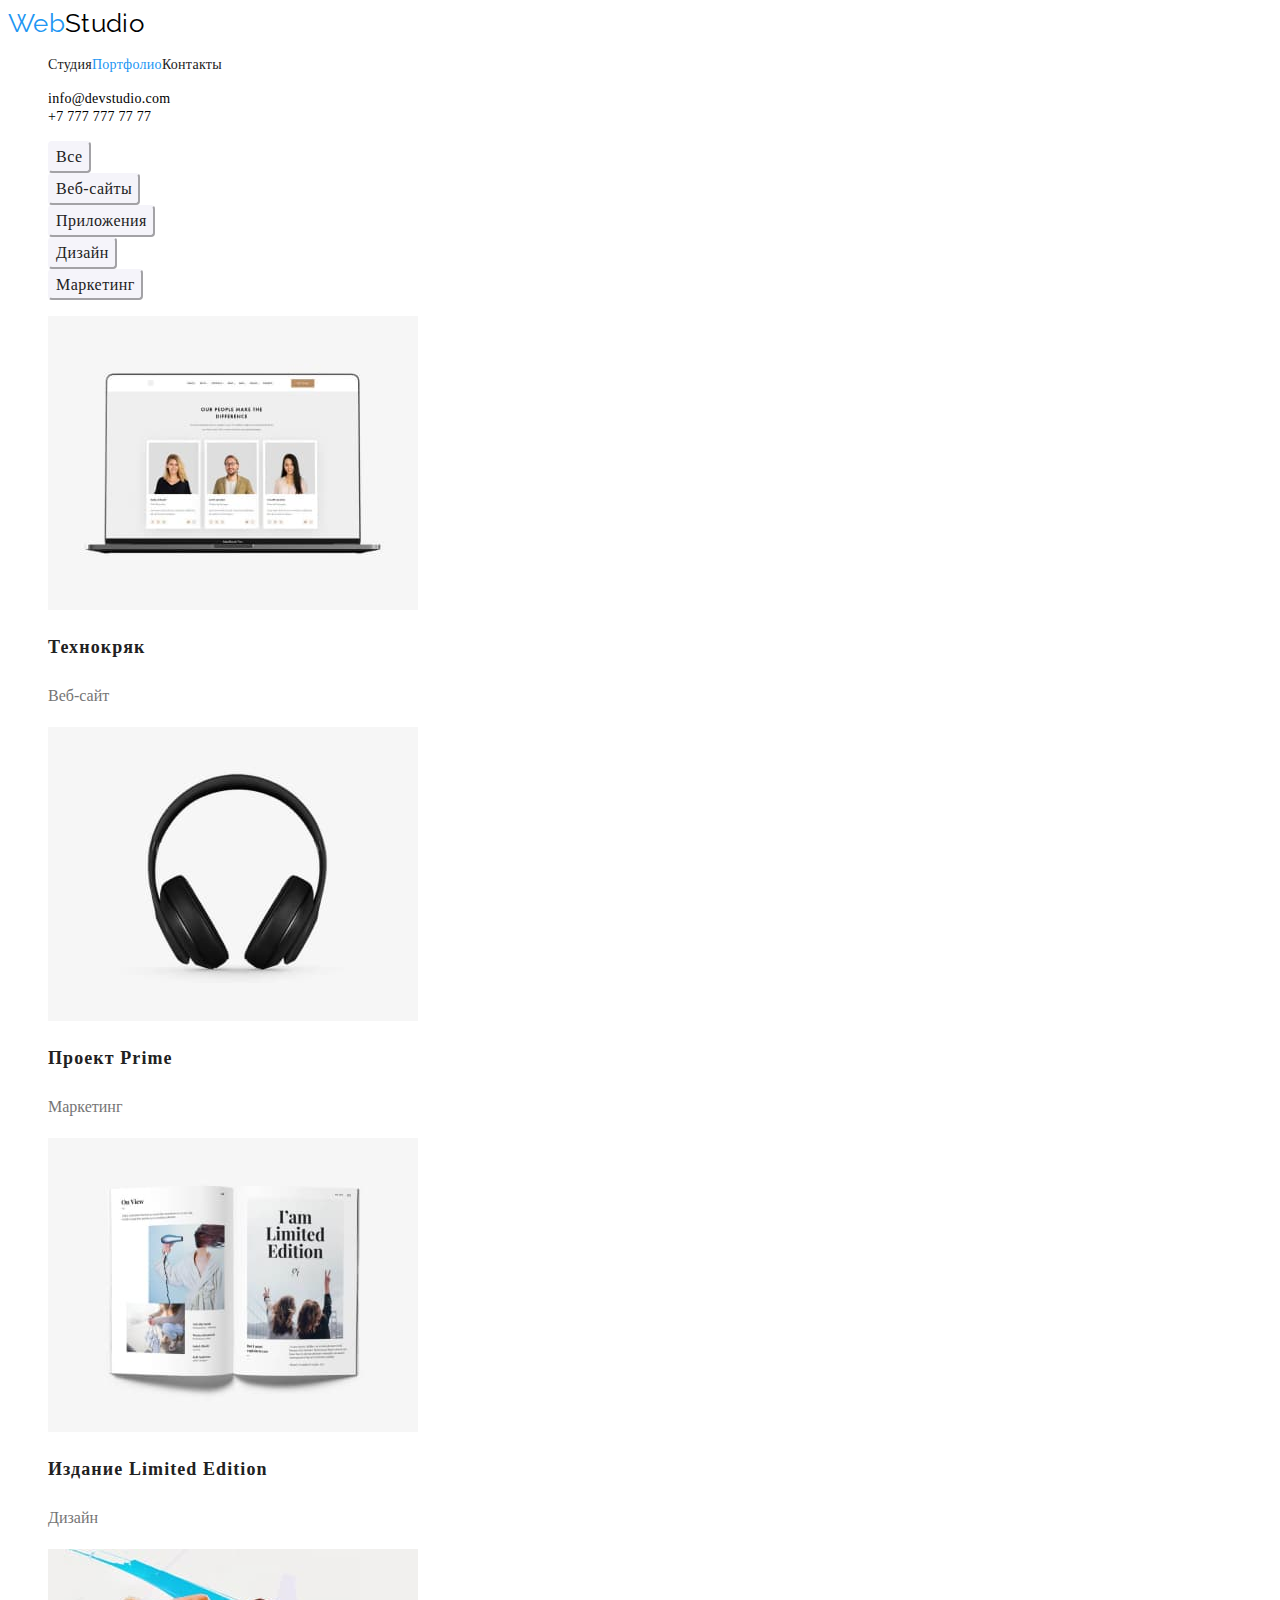
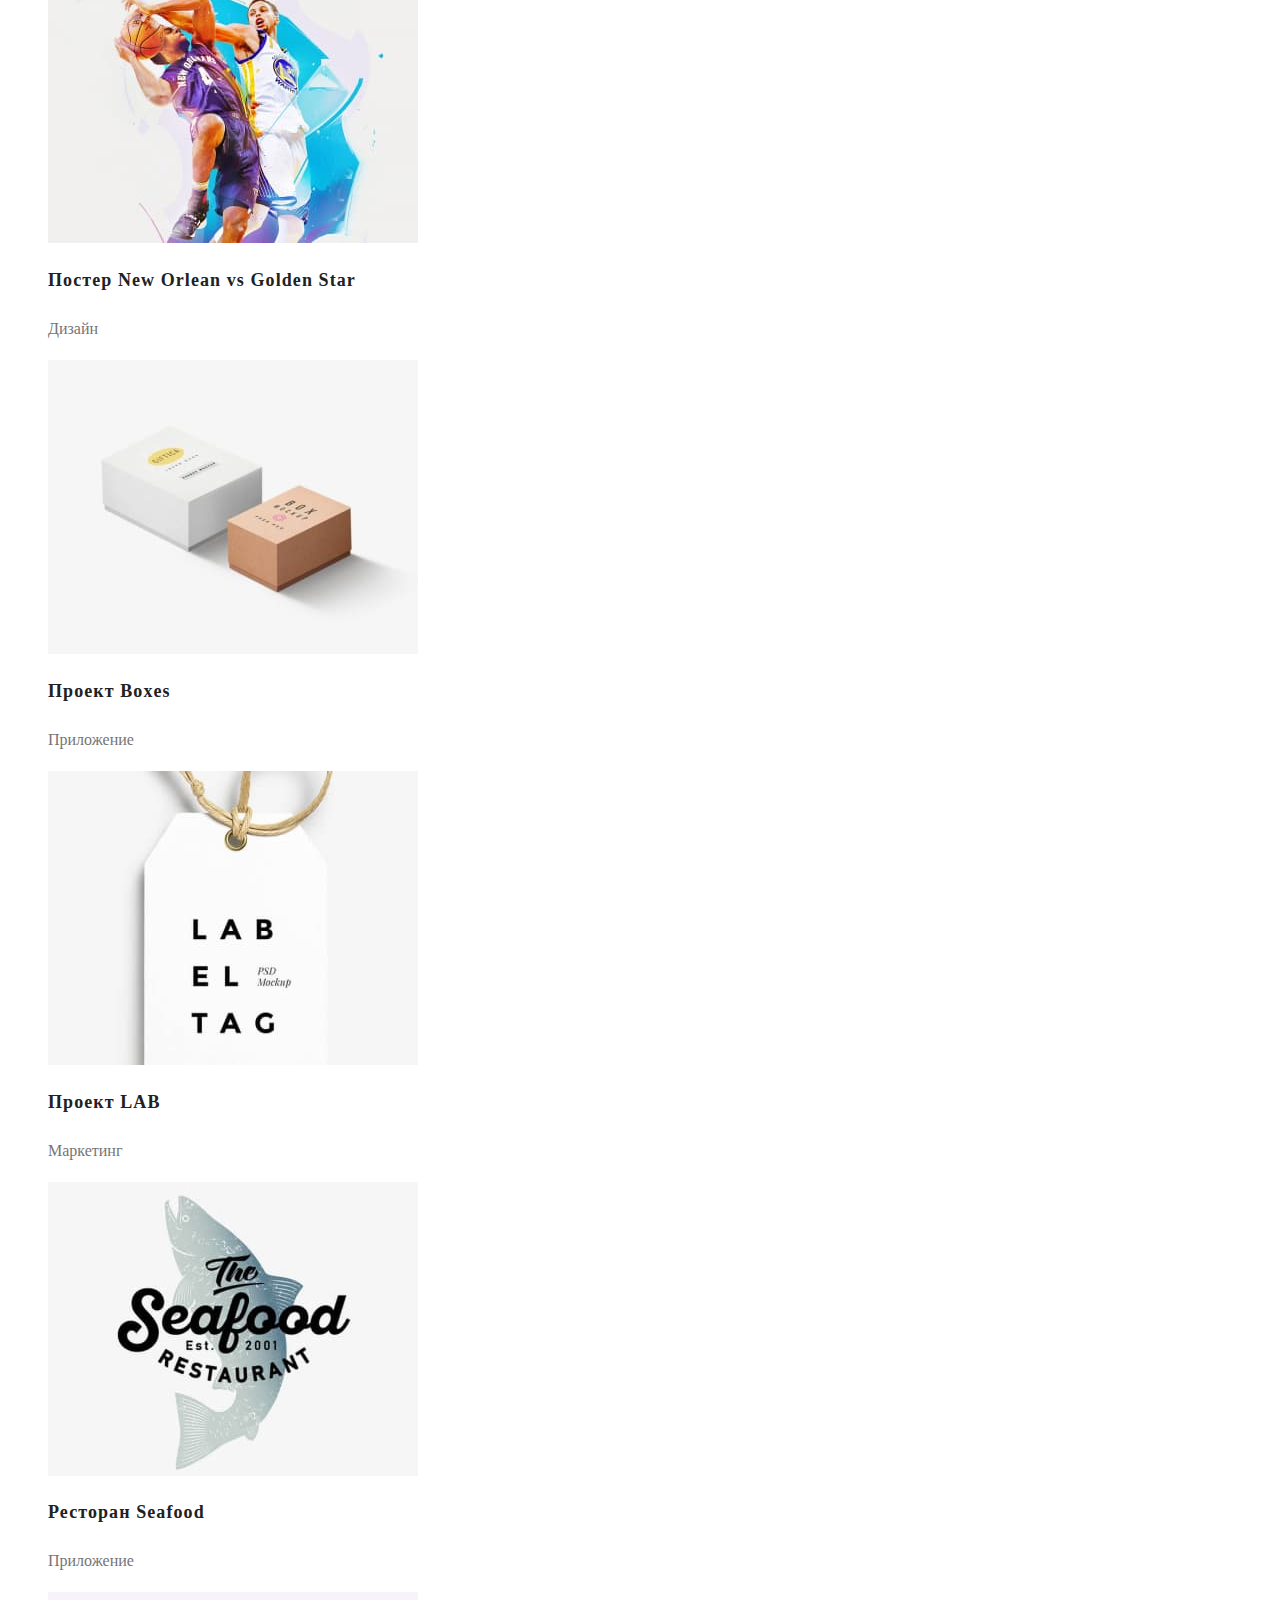
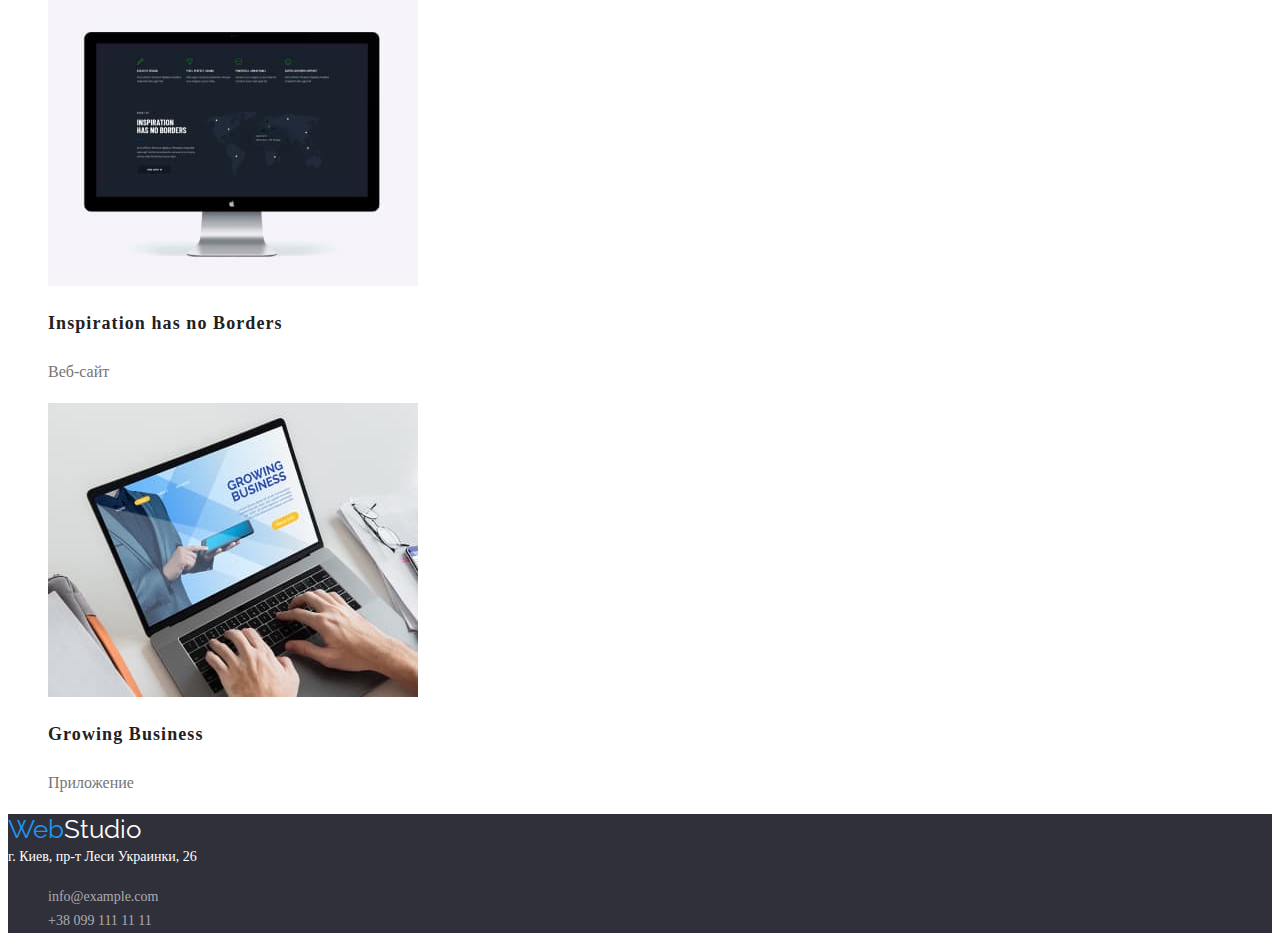
==== portfolio.html @ e5ae4738 "hw3 v1" ====
<!DOCTYPE html>
<html lang="ru">
<head>
    <meta charset="UTF-8">
    <meta http-equiv="X-UA-Compatible" content="IE=edge">
    <meta name="viewport" content="width=, initial-scale=1.0">
    <title>Document</title>
    <link rel="preconnect" href="https://fonts.gstatic.com">
    <link rel="preconnect" href="https://fonts.gstatic.com">
    <link href="https://fonts.googleapis.com/css2?family=Raleway:wght@700&family=Roboto:wght@400;500;700;900&display=swap" rel="stylesheet">
    <link rel="stylesheet" href="./css/styles.css"/>
</head>
<body class="page">
    <!-- Шапка страницы -->
   <header class="page-header">
<nav>
<!-- Навигация на другие страницы -->
<a lang="en" href="/" class="logo"><span class="colortext">Web</span>Studio</a>   
<ul class="site-nav">
    <li><a target="_blank" href="./index.html" class="link">Студия</a></li>
    <li><a target="_blank" href="./portfolio.html" class="link current">Портфолио</a></li>
    <li><a target="_blank" href="" class="link">Контакты</a></li>
</ul> 
</nav>
<!-- contacts section -->
    <ul>
        <li><a class="contacts-section-link header" target="_blank" href="mailto:info@devstudio.com">info@devstudio.com</a></li>
        <li><a class="contacts-section-link-tel header" target="_blank" href="tel:+77777777777" >+7 777 777 77 77 </a></li>
    </ul> 
   </header>

<main>
    <ul>
<li class="button-hover"><button type="button" class="button portfolio">Все</button></li>
<li class="button-hover"><button type="button" class="button portfolio">Веб-сайты</button></li>
<li class="button-hover"><button type="button" class="button portfolio">Приложения</button></li>
<li class="button-hover"><button type="button" class="button portfolio">Дизайн</button></li>
<li class="button-hover"><button type="button" class="button portfolio">Маркетинг</button></li>
    </ul>
<!-- Карточки -->
    <section class="portfolio-cards">
<ul>  
<li>
    <a target="_blank" href="">
<img src="./images/imgpf1.jpg" alt="Пример сайта на мониторе" width="370">
<h2 class="card-name">Технокряк</h2>
<p class="card-description">Веб-сайт</p>
    </a>
</li>
<li>
    <a target="_blank" href="">
<img src="./images/imgpf2.jpg" alt="Наушники" width="370">
<h2 class="card-name">Проект Prime</h2>
<p class="card-description">Маркетинг</p>
    </a>
</li>
<li>
    <a target="_blank" href="">
<img src="./images/imgpf3.jpg" alt="Разворот журнала" width="370">
<h2 class="card-name">Издание Limited Edition</h2>
<p class="card-description">Дизайн</p>
    </a>
</li>
<li>
    <a target="_blank" href="">
<img src="./images/imgpf4.jpg" alt="Баскетболист в борьбе с противником бросает мяч" width="370">
<h2 class="card-name">Постер New Orlean vs Golden Star</h2>
<p class="card-description">Дизайн</p>
    </a>
</li>
<li>
    <a target="_blank" href="">
<img src="./images/imgpf5.jpg" alt="Две картонные коробочки" width="370">
<h2 class="card-name">Проект Boxes</h2>
<p class="card-description">Приложение</p>
    </a>
</li>
<li>
    <a target="_blank" href="">
<img src="./images/imgpf6.jpg" alt="Этикетка на веревочке" width="370">
<h2 class="card-name">Проект LAB</h2>
<p class="card-description">Маркетинг</p>
    </a>
</li>
<li>
    <a target="_blank" href="">
<img src="./images/imgpf7.jpg" alt="Логотип ресторана с рыбой на фоне" width="370">
<h2 class="card-name">Ресторан Seafood</h2>
<p class="card-description">Приложение</p>
    </a>
</li>
<li>
    <a target="_blank" href="">
<img src="./images/imgpf8.jpg" alt="Изображение сайта с картой на мониторе" width="370">
<h2 class="card-name">Inspiration has no Borders</h2>
<p class="card-description">Веб-сайт</p>
    </a>
</li>
<li>
    <a target="_blank" href="">
<img src="./images/imgpf9.jpg" alt="Изображение мужчина со смартфоном в руке на мониторе ноутбука" width="370">
<h2 class="card-name">Growing Business</h2>
<p class="card-description">Приложение</p>
    </a>
</li>
</ul>
    </section>
</main>  
  <!-- Футер -->
  <footer class="footer">
    <a lang="en" href="/" class="logo footer"><span class="colortext">Web</span>Studio</a>
    <address class="adress">г. Киев, пр-т Леси Украинки, 26</address>
<ul>
    <li><a class="contacts-section-link" target="_blank" href="mailto:info@example.com">info@example.com</a></li>
    <li><a class="contacts-section-link-tel" target="_blank" href="tel:+380991111111">+38 099 111 11 11</a></li>        
</ul> 
   </footer>
</body>
</html>
---- css/styles.css ----
html {
    box-sizing: border-box;
}
*, *::before, *::after {
    box-sizing: inherit;
}
:root {
    --primary-text-color: #757575;
    --title-text-color:  #212121;
    --accent-text-color:  #2196F3;
    --footer-text-color: #fff;
}

.body {
    background-color: #FFF;
    color: var(--primary-text-color);
    font-family: Roboto; sans-serif;
    letter-spacing: 0.03em;
    margin: 0;
}

ul {
    list-style: none;
}
/* цвет осн текста #212121, #757575
фокус #2196F3
лого 000000#, #2196F3
контакты header #757575, footer rgba(255, 255, 255, 0.6); 
h1 #FFFFFF
h2-h3 #212121
 */
.page-header {
    letter-spacing: 0.02em;
}
.container {
    width: 1170;
    padding: 15 15;
    margin-left: auto;
    margin-right: auto;
    outline: 2px solid salmon;
}
.logo {
    color: #000;
    font-family: Raleway; sans-serif;
    font-size: 26px;
    line-height: 1.19;
}
.logo.footer, .adress {
    color: var(--footer-text-color);
}
.colortext {
    color: var(--accent-text-color);
}
.site-nav a {
    color: var(--title-text-color);
    font-size: 14px;
    line-height: 1.14;
    letter-spacing: 0.02em;
    font-weight: 500;
    text-decoration: none;
}
.site-nav .link.current {
    color: var(--accent-text-color);
}
.site-nav, .header-nav, .header-contacts {
    display: flex;
}
.page-header
.container {
    display: flex;
    justify-content: space-between;
    align-items: center; 
}
.contacts-section-link, .contacts-section-link-tel {
    color: rgba(255, 255, 255, 0.6);
    font-size: 14px;
    line-height: 1.71;
}
.contacts-section-link.header, .contacts-section-link-tel.header {
    color: inherit;
    font-weight: 500;
    font-size: 14px;
    line-height: 1.14;
    letter-spacing: 0.02em;
  }

.site-nav :hover,
.site-nav :focus,
.contacts-section-link:focus,
.contacts-section-link:hover,
.contacts-section-link-tel:hover,
.contacts-section-link-tel:focus
 {
    color: var(--accent-text-color);
}
.contacts-section-link, .logo, .contacts-section-link-tel {
    text-decoration: none;
}

.hero {
    background: #2F303A;
}

h1, .button {color: white;}
h1 {
font-weight: 900;
font-size: 44px;
line-height: 1.36;
text-align: center;
letter-spacing: 0.06em;
text-transform: uppercase;
}
.button {
    font-family: inherit;
    background-color: var(--accent-text-color);
    border-color: var(--accent-text-color);
    border-radius: 4px;
    font-size: 16px;
    font-weight: bold;
    line-height: 1.87;
    letter-spacing: 0.06em;
    cursor: pointer;
}
.button.portfolio {
    background: #F5F4FA;
    border-color: #F5F4FA;
    font-weight: 500;
    line-height: 1.62;
    text-align: center;
    color: #212121;
    letter-spacing: 0.03em;
}
.button-hover :hover,
.button-hover :focus {
    color: var(--footer-text-color);
    border-color: var(--accent-text-color);
    background-color: var(--accent-text-color);
}
.portfolio-cards a {
    text-decoration: none;
}
.card-name {
    font-weight: bold;
    font-size: 18px;
    line-height: 2;
    letter-spacing: 0.06em;
    color: #212121;
}
.card-description {
    font-size: 16px;
    line-height: 1.87;
    color: #757575;
}
.features-title, h2, h3 {
    color: var(--title-text-color);
}
.features-blocks {
    width: 270px;
    height: 101px;
    left: 215px;
    top: 774px;
    font-size: 14px;
    line-height: 1.71;
}
.features-title {
    text-transform: uppercase;
    font-size: 14px;
    line-height: 1.14;
}
.section-team {
    background: #F5F4FA;
}
.section-title {
    font-size: 36px;
    line-height: 1.17;
    text-align: center;
}
.name-title {
    font-weight: 500;
    font-size: 16px;
    line-height: 1.2;
}
.position {
    font-size: 16px;
    line-height: 1.2;
}
.footer {
    background-color: #2F303A;
}
.adress {
font-size: 14px;
line-height: 1.71;
font-style: normal;
}
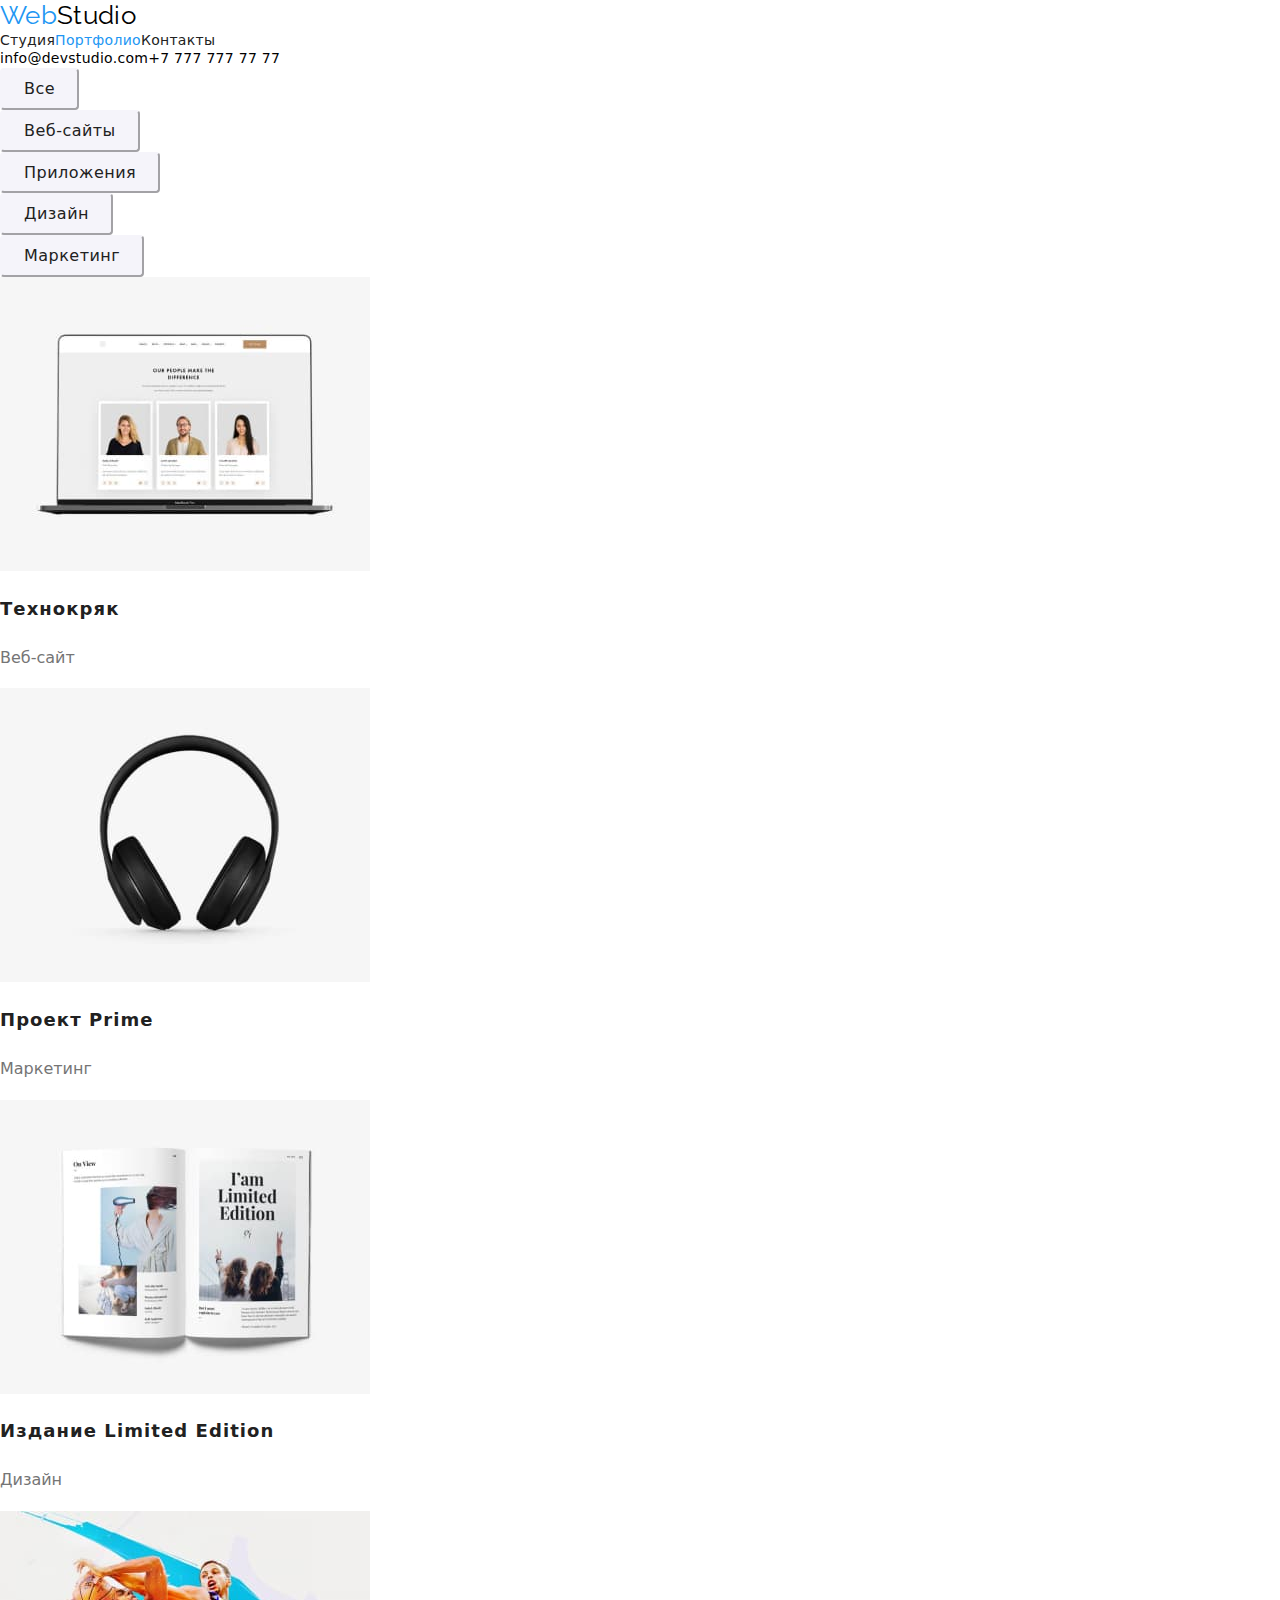
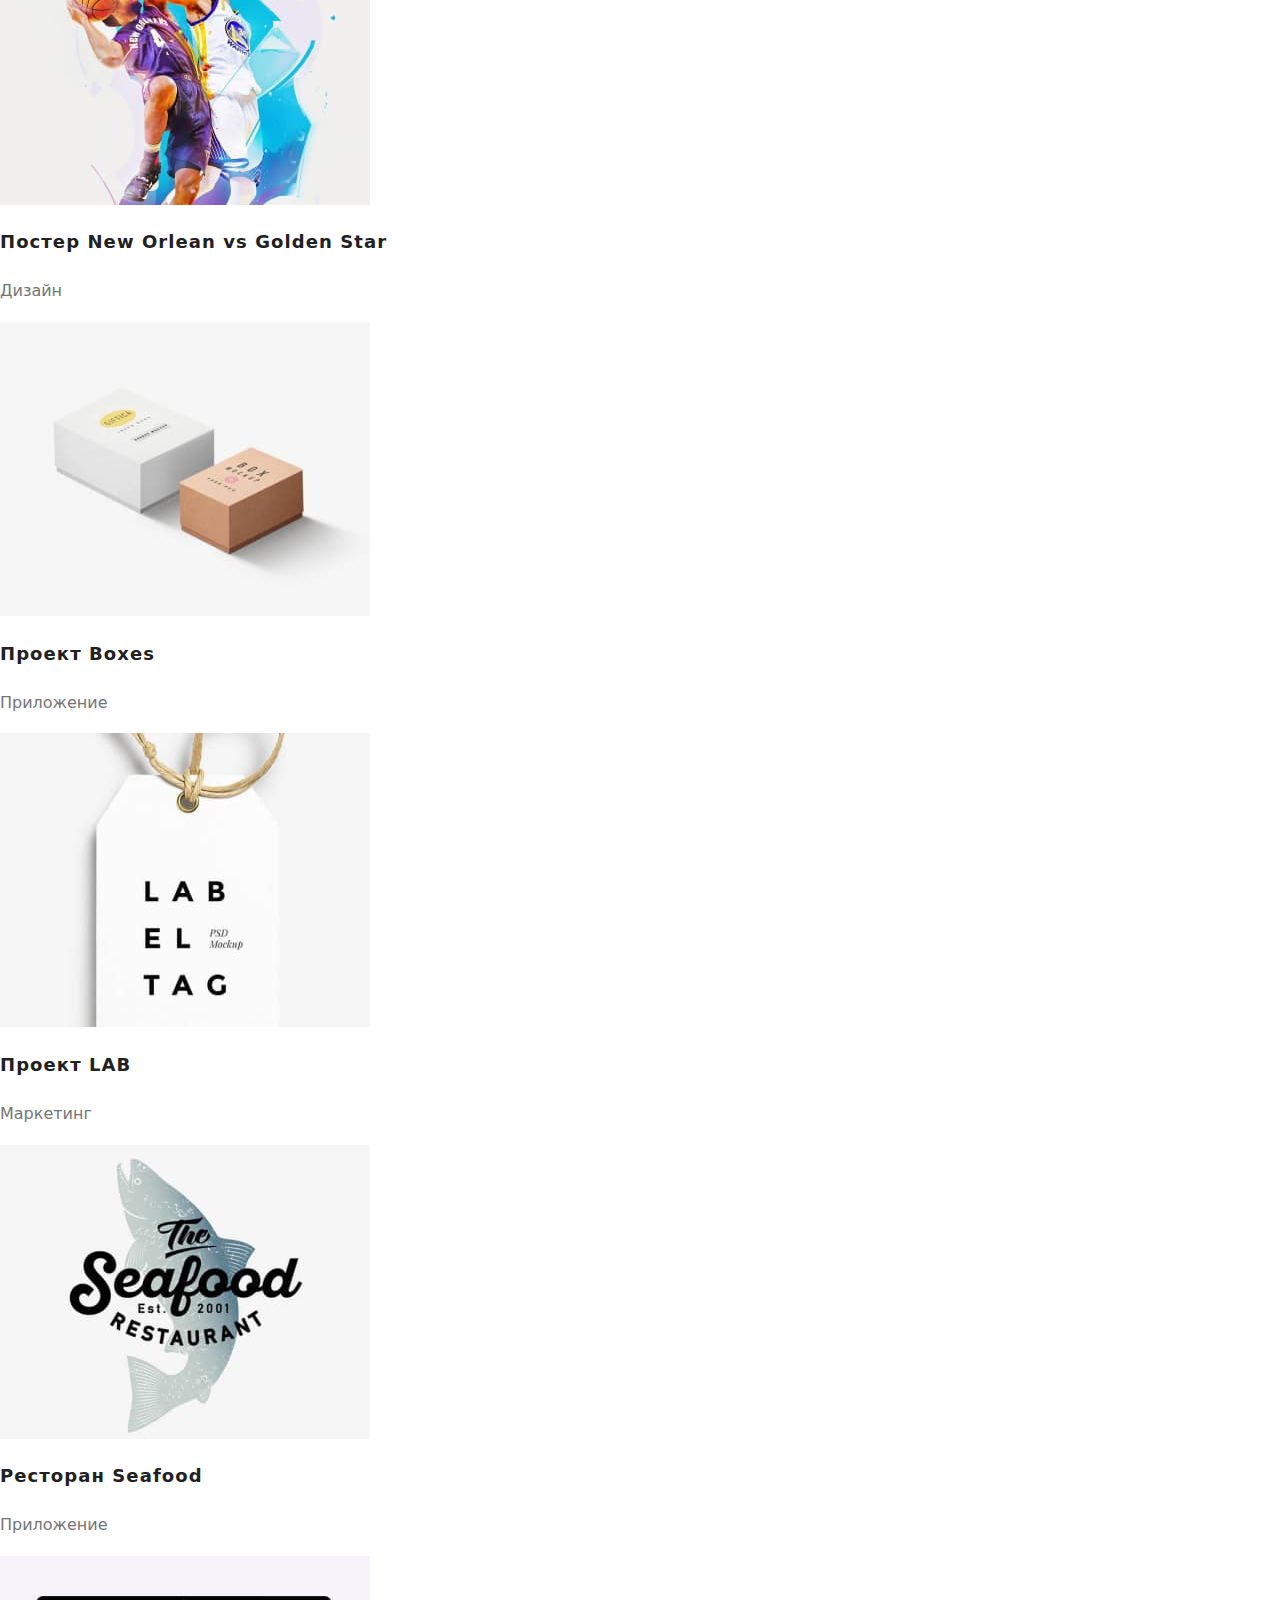
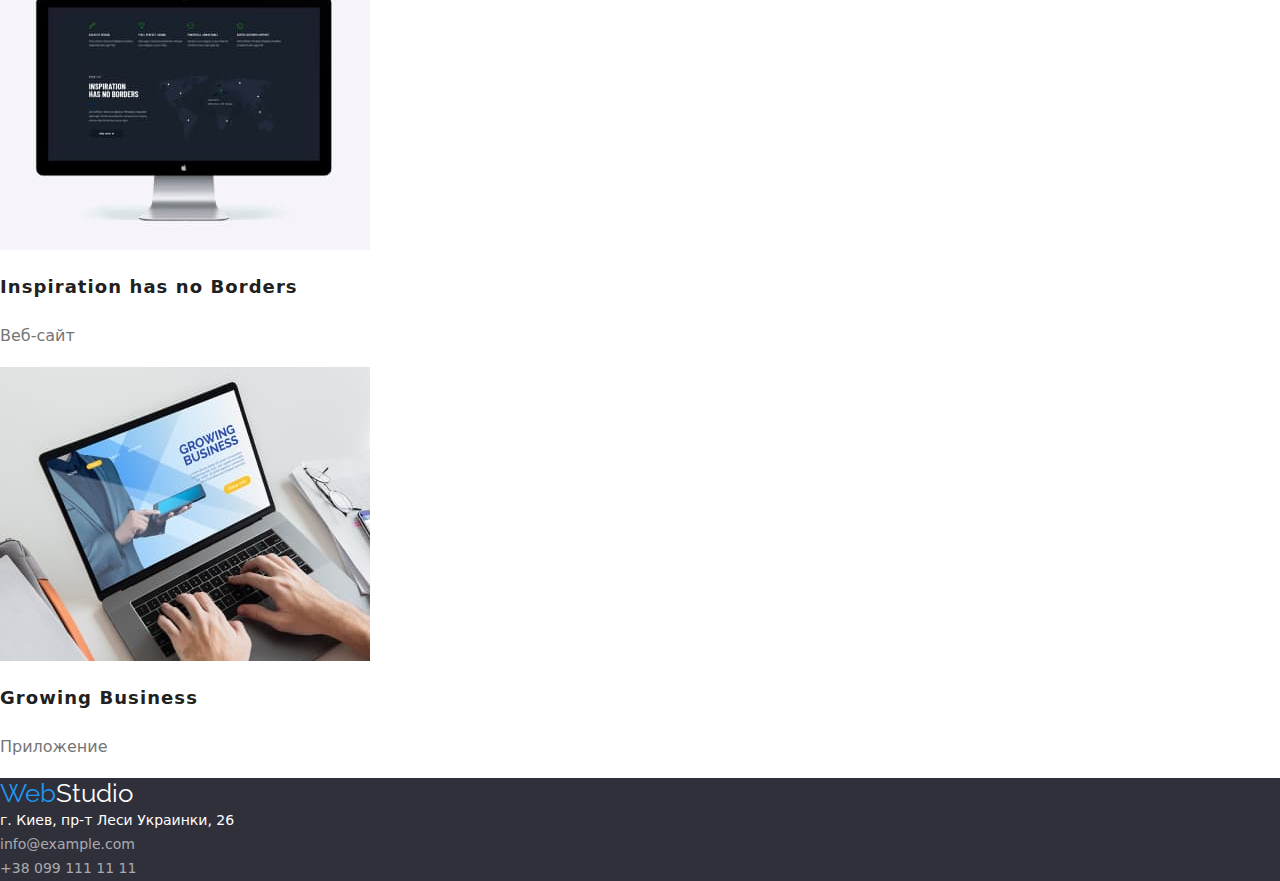
==== commit 19613123: "header" ====
--- a/portfolio.html
+++ b/portfolio.html
@@ -6,8 +6,8 @@
     <meta name="viewport" content="width=, initial-scale=1.0">
     <title>Document</title>
     <link rel="preconnect" href="https://fonts.gstatic.com">
-    <link rel="preconnect" href="https://fonts.gstatic.com">
     <link href="https://fonts.googleapis.com/css2?family=Raleway:wght@700&family=Roboto:wght@400;500;700;900&display=swap" rel="stylesheet">
+    <link rel="stylesheet" href="https://cdnjs.cloudflare.com/ajax/libs/modern-normalize/1.0.0/modern-normalize.min.css">
     <link rel="stylesheet" href="./css/styles.css"/>
 </head>
 <body class="page">
@@ -16,21 +16,21 @@
 <nav>
 <!-- Навигация на другие страницы -->
 <a lang="en" href="/" class="logo"><span class="colortext">Web</span>Studio</a>   
-<ul class="site-nav">
+<ul class="site-nav list">
     <li><a target="_blank" href="./index.html" class="link">Студия</a></li>
     <li><a target="_blank" href="./portfolio.html" class="link current">Портфолио</a></li>
     <li><a target="_blank" href="" class="link">Контакты</a></li>
 </ul> 
 </nav>
 <!-- contacts section -->
-    <ul>
+    <ul class="header-contacts list">
         <li><a class="contacts-section-link header" target="_blank" href="mailto:info@devstudio.com">info@devstudio.com</a></li>
         <li><a class="contacts-section-link-tel header" target="_blank" href="tel:+77777777777" >+7 777 777 77 77 </a></li>
     </ul> 
    </header>
 
 <main>
-    <ul>
+    <ul class="list">
 <li class="button-hover"><button type="button" class="button portfolio">Все</button></li>
 <li class="button-hover"><button type="button" class="button portfolio">Веб-сайты</button></li>
 <li class="button-hover"><button type="button" class="button portfolio">Приложения</button></li>
@@ -39,7 +39,7 @@
     </ul>
 <!-- Карточки -->
     <section class="portfolio-cards">
-<ul>  
+<ul class="list">  
 <li>
     <a target="_blank" href="">
 <img src="./images/imgpf1.jpg" alt="Пример сайта на мониторе" width="370">
@@ -110,7 +110,7 @@
   <footer class="footer">
     <a lang="en" href="/" class="logo footer"><span class="colortext">Web</span>Studio</a>
     <address class="adress">г. Киев, пр-т Леси Украинки, 26</address>
-<ul>
+<ul class="list">
     <li><a class="contacts-section-link" target="_blank" href="mailto:info@example.com">info@example.com</a></li>
     <li><a class="contacts-section-link-tel" target="_blank" href="tel:+380991111111">+38 099 111 11 11</a></li>        
 </ul> 
--- a/css/styles.css
+++ b/css/styles.css
@@ -19,8 +19,10 @@
     margin: 0;
 }
 
-ul {
+.list {
     list-style: none;
+    padding: 0;
+    margin: 0;
 }
 /* цвет осн текста #212121, #757575
 фокус #2196F3
@@ -33,8 +35,8 @@
     letter-spacing: 0.02em;
 }
 .container {
-    width: 1170;
-    padding: 15 15;
+    width: 1170px;
+    padding: 15px 15px;
     margin-left: auto;
     margin-right: auto;
     outline: 2px solid salmon;
@@ -103,12 +105,15 @@
 
 h1, .button {color: white;}
 h1 {
+margin-top: 0;
+margin-bottom: 0;
 font-weight: 900;
 font-size: 44px;
 line-height: 1.36;
 text-align: center;
 letter-spacing: 0.06em;
 text-transform: uppercase;
+background-color: salmon;
 }
 .button {
     font-family: inherit;
@@ -120,6 +125,8 @@
     line-height: 1.87;
     letter-spacing: 0.06em;
     cursor: pointer;
+    padding: 10px 32px;
+    min-width: 200px;
 }
 .button.portfolio {
     background: #F5F4FA;
@@ -129,6 +136,9 @@
     text-align: center;
     color: #212121;
     letter-spacing: 0.03em;
+    min-width: 73px;
+    padding: 6px 22px;
+
 }
 .button-hover :hover,
 .button-hover :focus {
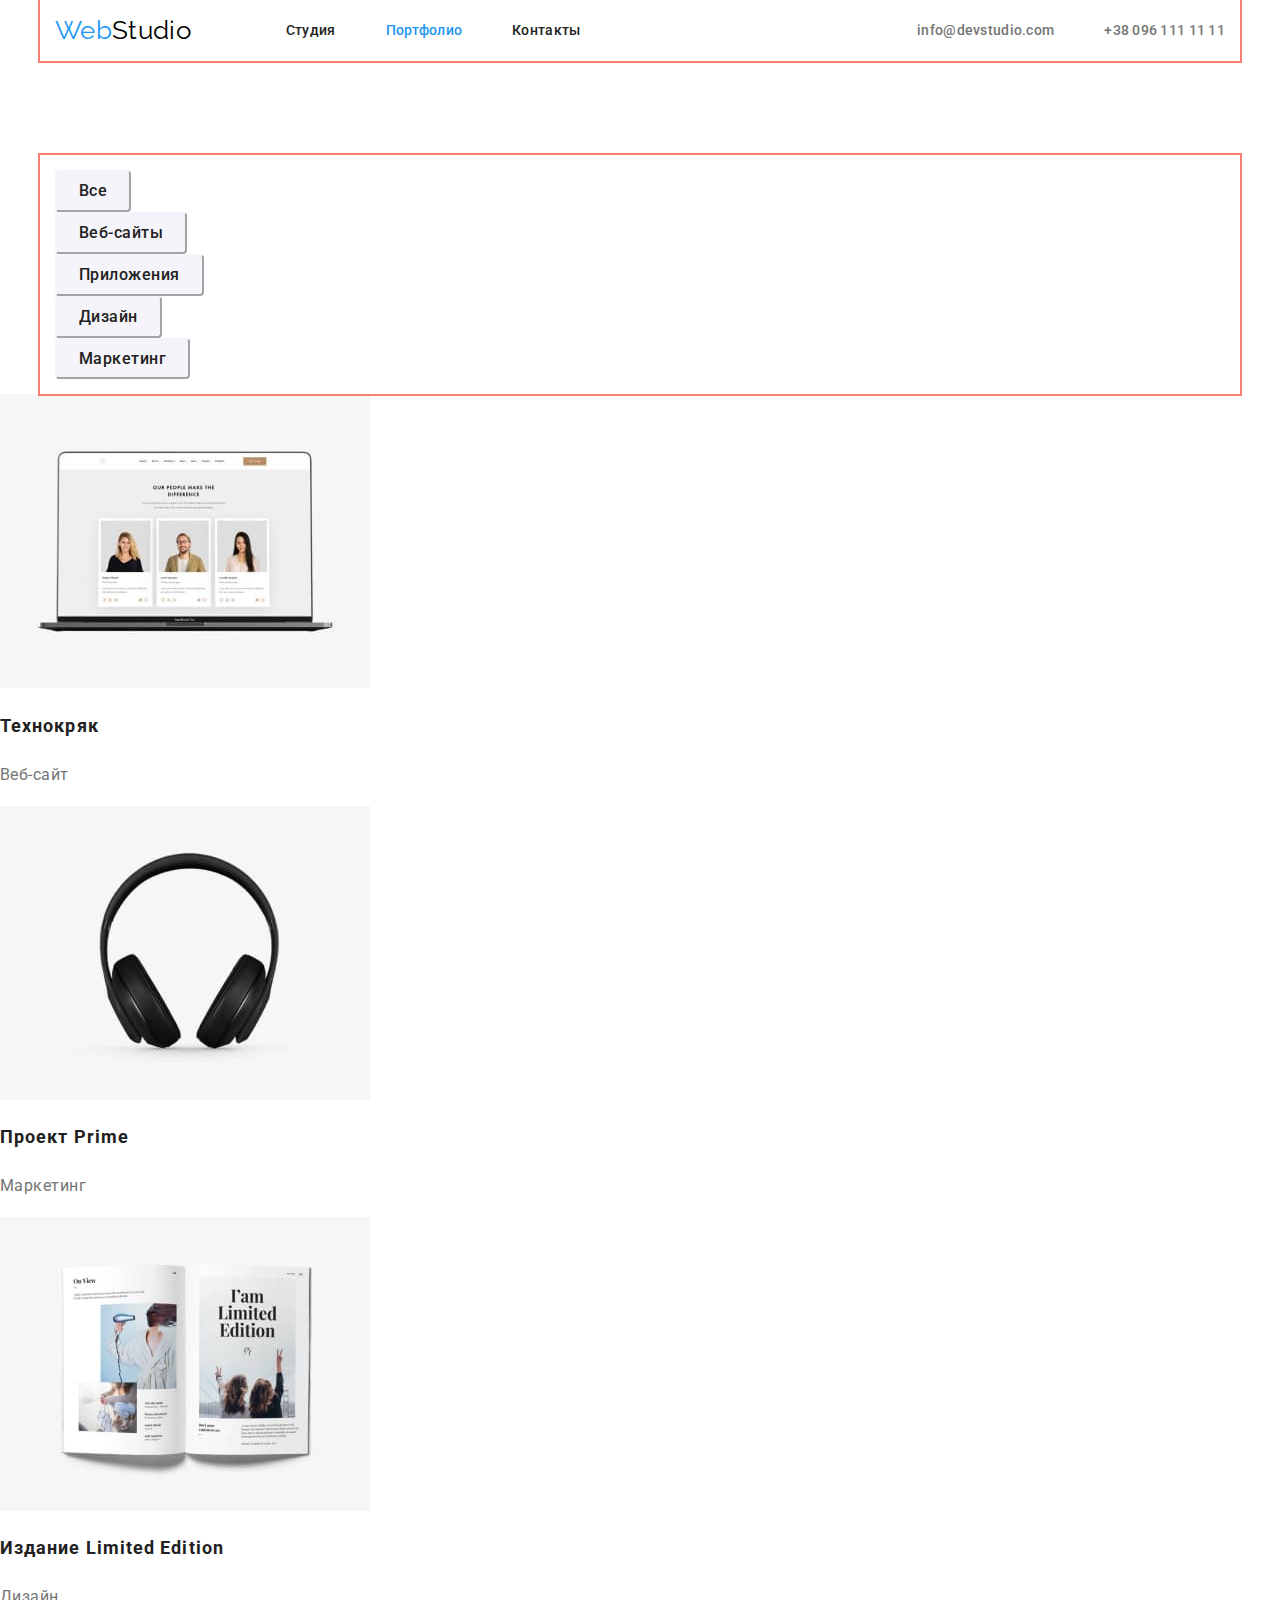
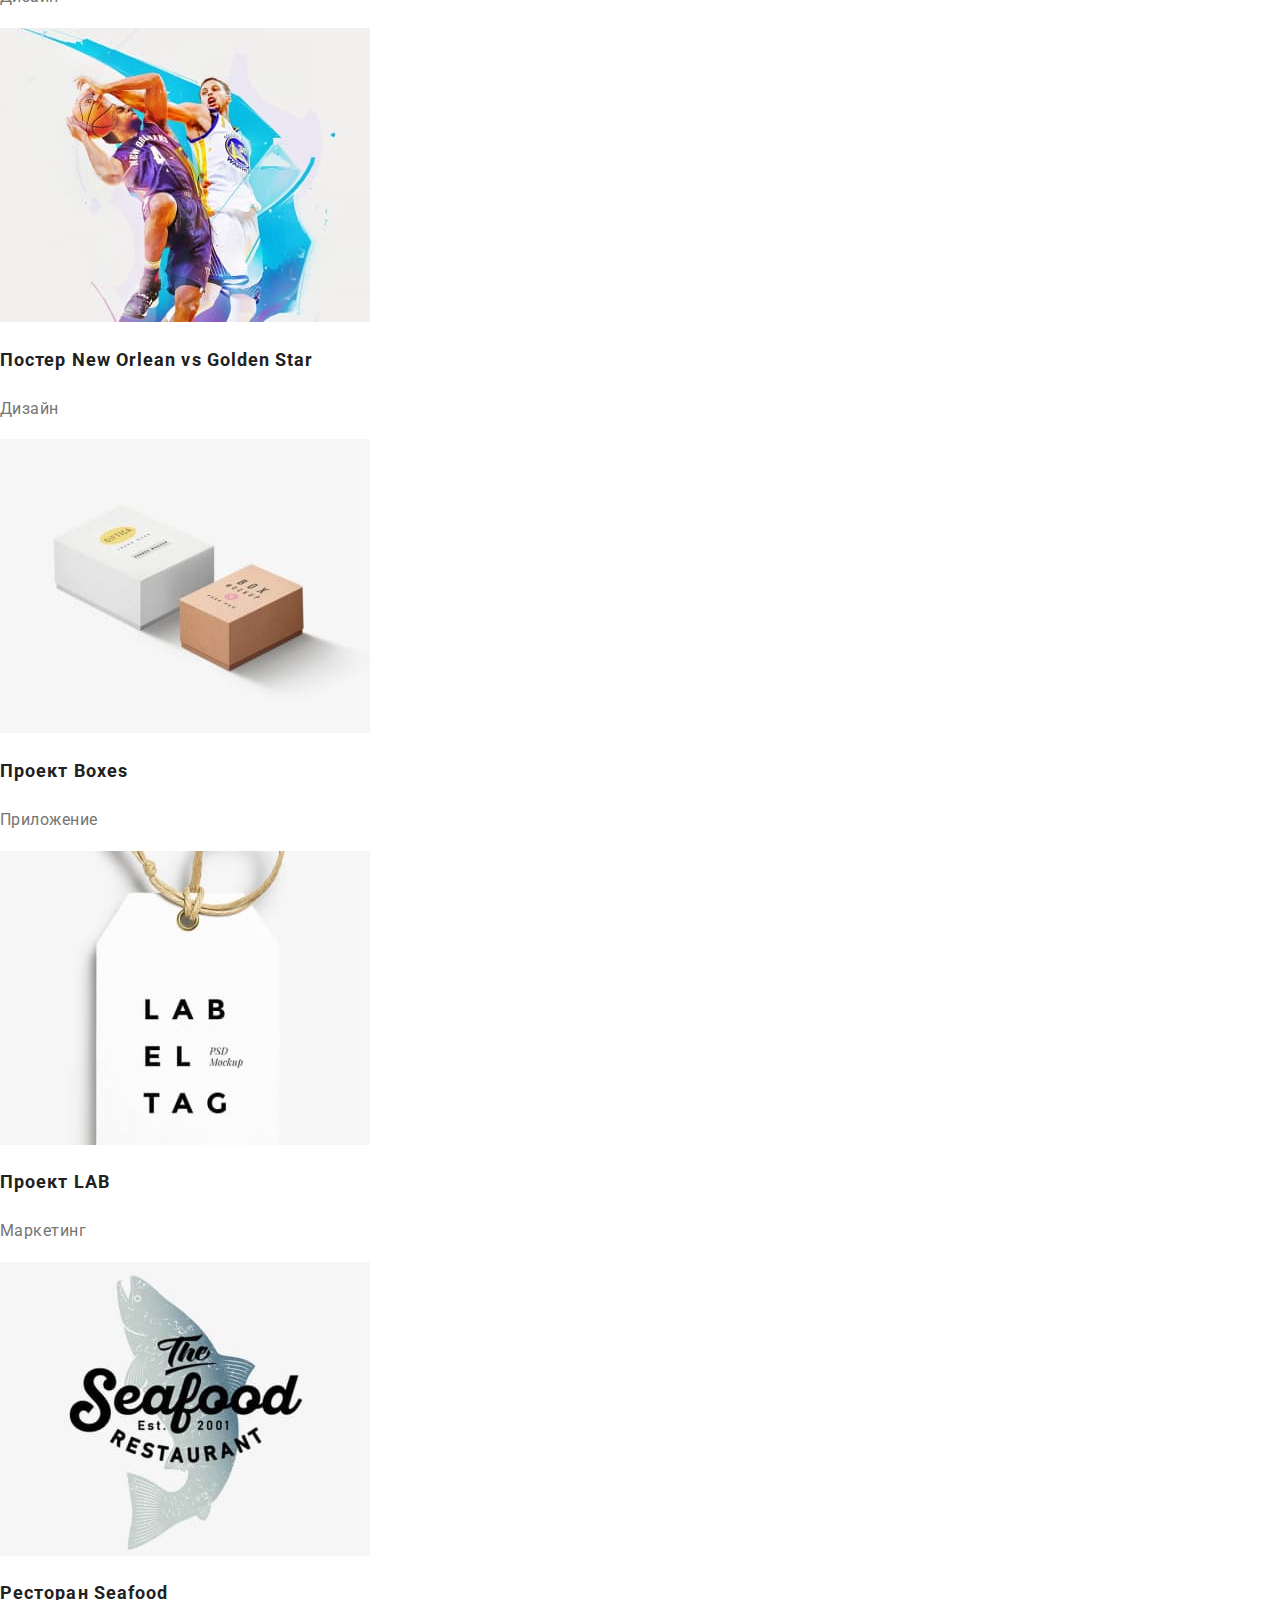
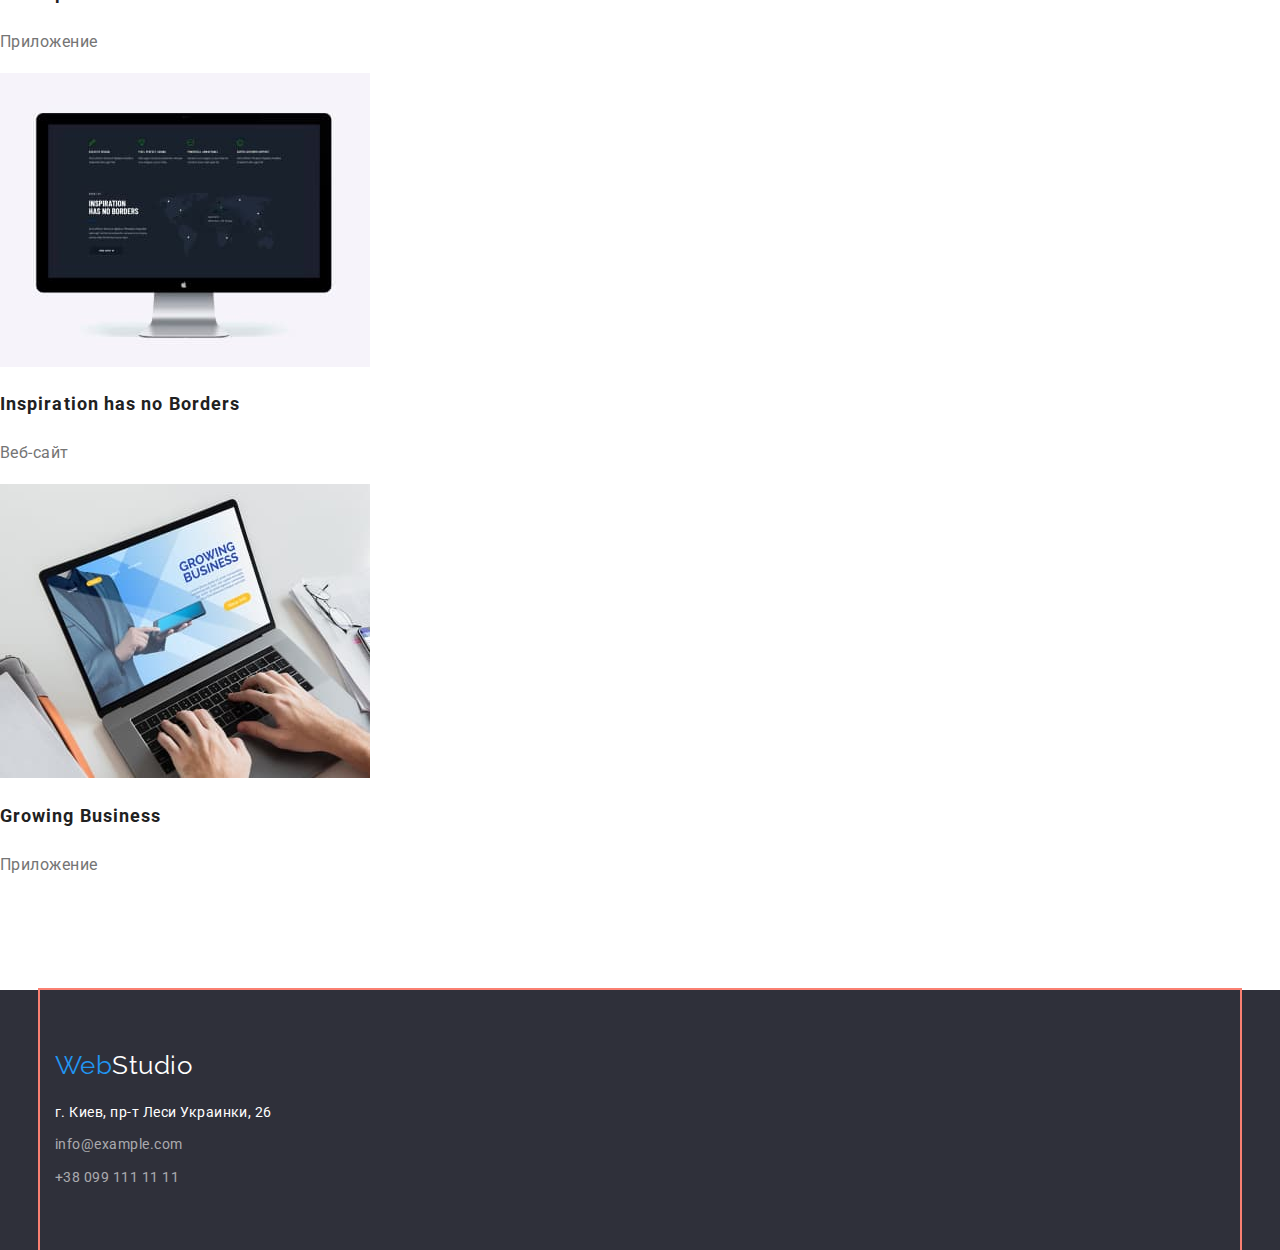
==== commit c642161f: "ready main page hw3" ====
--- a/portfolio.html
+++ b/portfolio.html
@@ -1,119 +1,176 @@
 <!DOCTYPE html>
 <html lang="ru">
-<head>
-    <meta charset="UTF-8">
-    <meta http-equiv="X-UA-Compatible" content="IE=edge">
-    <meta name="viewport" content="width=, initial-scale=1.0">
+  <head>
+    <meta charset="UTF-8" />
+    <meta http-equiv="X-UA-Compatible" content="IE=edge" />
+    <meta name="viewport" content="width=, initial-scale=1.0" />
     <title>Document</title>
-    <link rel="preconnect" href="https://fonts.gstatic.com">
-    <link href="https://fonts.googleapis.com/css2?family=Raleway:wght@700&family=Roboto:wght@400;500;700;900&display=swap" rel="stylesheet">
-    <link rel="stylesheet" href="https://cdnjs.cloudflare.com/ajax/libs/modern-normalize/1.0.0/modern-normalize.min.css">
-    <link rel="stylesheet" href="./css/styles.css"/>
-</head>
-<body class="page">
+    <link rel="preconnect" href="https://fonts.gstatic.com" />
+    <link
+      href="https://fonts.googleapis.com/css2?family=Raleway:wght@700&family=Roboto:wght@400;500;700;900&display=swap"
+      rel="stylesheet"
+    />
+    <link
+      rel="stylesheet"
+      href="https://cdnjs.cloudflare.com/ajax/libs/modern-normalize/1.0.0/modern-normalize.min.css"
+    />
+    <link rel="stylesheet" href="./css/styles.css" />
+  </head>
+
+  <body class="body">
     <!-- Шапка страницы -->
-   <header class="page-header">
-<nav>
-<!-- Навигация на другие страницы -->
-<a lang="en" href="/" class="logo"><span class="colortext">Web</span>Studio</a>   
-<ul class="site-nav list">
-    <li><a target="_blank" href="./index.html" class="link">Студия</a></li>
-    <li><a target="_blank" href="./portfolio.html" class="link current">Портфолио</a></li>
-    <li><a target="_blank" href="" class="link">Контакты</a></li>
-</ul> 
-</nav>
-<!-- contacts section -->
-    <ul class="header-contacts list">
-        <li><a class="contacts-section-link header" target="_blank" href="mailto:info@devstudio.com">info@devstudio.com</a></li>
-        <li><a class="contacts-section-link-tel header" target="_blank" href="tel:+77777777777" >+7 777 777 77 77 </a></li>
-    </ul> 
-   </header>
 
-<main>
-    <ul class="list">
-<li class="button-hover"><button type="button" class="button portfolio">Все</button></li>
-<li class="button-hover"><button type="button" class="button portfolio">Веб-сайты</button></li>
-<li class="button-hover"><button type="button" class="button portfolio">Приложения</button></li>
-<li class="button-hover"><button type="button" class="button portfolio">Дизайн</button></li>
-<li class="button-hover"><button type="button" class="button portfolio">Маркетинг</button></li>
-    </ul>
-<!-- Карточки -->
-    <section class="portfolio-cards">
-<ul class="list">  
-<li>
-    <a target="_blank" href="">
-<img src="./images/imgpf1.jpg" alt="Пример сайта на мониторе" width="370">
-<h2 class="card-name">Технокряк</h2>
-<p class="card-description">Веб-сайт</p>
-    </a>
-</li>
-<li>
-    <a target="_blank" href="">
-<img src="./images/imgpf2.jpg" alt="Наушники" width="370">
-<h2 class="card-name">Проект Prime</h2>
-<p class="card-description">Маркетинг</p>
-    </a>
-</li>
-<li>
-    <a target="_blank" href="">
-<img src="./images/imgpf3.jpg" alt="Разворот журнала" width="370">
-<h2 class="card-name">Издание Limited Edition</h2>
-<p class="card-description">Дизайн</p>
-    </a>
-</li>
-<li>
-    <a target="_blank" href="">
-<img src="./images/imgpf4.jpg" alt="Баскетболист в борьбе с противником бросает мяч" width="370">
-<h2 class="card-name">Постер New Orlean vs Golden Star</h2>
-<p class="card-description">Дизайн</p>
-    </a>
-</li>
-<li>
-    <a target="_blank" href="">
-<img src="./images/imgpf5.jpg" alt="Две картонные коробочки" width="370">
-<h2 class="card-name">Проект Boxes</h2>
-<p class="card-description">Приложение</p>
-    </a>
-</li>
-<li>
-    <a target="_blank" href="">
-<img src="./images/imgpf6.jpg" alt="Этикетка на веревочке" width="370">
-<h2 class="card-name">Проект LAB</h2>
-<p class="card-description">Маркетинг</p>
-    </a>
-</li>
-<li>
-    <a target="_blank" href="">
-<img src="./images/imgpf7.jpg" alt="Логотип ресторана с рыбой на фоне" width="370">
-<h2 class="card-name">Ресторан Seafood</h2>
-<p class="card-description">Приложение</p>
-    </a>
-</li>
-<li>
-    <a target="_blank" href="">
-<img src="./images/imgpf8.jpg" alt="Изображение сайта с картой на мониторе" width="370">
-<h2 class="card-name">Inspiration has no Borders</h2>
-<p class="card-description">Веб-сайт</p>
-    </a>
-</li>
-<li>
-    <a target="_blank" href="">
-<img src="./images/imgpf9.jpg" alt="Изображение мужчина со смартфоном в руке на мониторе ноутбука" width="370">
-<h2 class="card-name">Growing Business</h2>
-<p class="card-description">Приложение</p>
-    </a>
-</li>
-</ul>
-    </section>
-</main>  
-  <!-- Футер -->
-  <footer class="footer">
-    <a lang="en" href="/" class="logo footer"><span class="colortext">Web</span>Studio</a>
-    <address class="adress">г. Киев, пр-т Леси Украинки, 26</address>
-<ul class="list">
-    <li><a class="contacts-section-link" target="_blank" href="mailto:info@example.com">info@example.com</a></li>
-    <li><a class="contacts-section-link-tel" target="_blank" href="tel:+380991111111">+38 099 111 11 11</a></li>        
-</ul> 
-   </footer>
-</body>
-</html>+    <header class="page-header">
+      <div class="container main-nav">
+        <nav class="header-nav">
+          <!-- Навигация на другие страницы -->
+          <a lang="en" href="/" class="logo"><span class="colortext">Web</span>Studio</a>
+          <ul class="site-nav list">
+            <li class="item"><a target="_blank" href="./index.html" class="link">Студия</a></li>
+            <li class="item">
+              <a target="_blank" href="./portfolio.html" class="link current">Портфолио</a>
+            </li>
+            <li class="item"><a target="_blank" href="" class="link">Контакты</a></li>
+          </ul>
+        </nav>
+        <!-- contacts section -->
+        <ul class="header-contacts list">
+          <li class="item">
+            <a class="contacts-section-link header" target="_blank" href="mailto:info@devstudio.com"
+              >info@devstudio.com</a
+            >
+          </li>
+          <li class="item">
+            <a class="contacts-section-link-tel header" target="_blank" href="tel:+77777777777"
+              >+38 096 111 11 11
+            </a>
+          </li>
+        </ul>
+      </div>
+    </header>
+
+    <main>
+        <section class="section">
+            <div class="container">
+      <ul class="list section-buttons">
+        <li class="item button-hover"><button type="button" class="button portfolio">Все</button></li>
+        <li class="item button-hover">
+          <button type="button" class="button portfolio">Веб-сайты</button>
+        </li>
+        <li class="item button-hover">
+          <button type="button" class="button portfolio">Приложения</button>
+        </li>
+        <li class="item button-hover"><button type="button" class="button portfolio">Дизайн</button></li>
+        <li class="item button-hover">
+          <button type="button" class="button portfolio">Маркетинг</button>
+        </li>
+      </ul>
+    </div>
+      <!-- Карточки -->
+      <section class="portfolio-cards">
+        <ul class="list">
+          <li>
+            <a target="_blank" href="">
+              <img src="./images/imgpf1.jpg" alt="Пример сайта на мониторе" width="370" />
+              <h2 class="card-name">Технокряк</h2>
+              <p class="card-description">Веб-сайт</p>
+            </a>
+          </li>
+          <li>
+            <a target="_blank" href="">
+              <img src="./images/imgpf2.jpg" alt="Наушники" width="370" />
+              <h2 class="card-name">Проект Prime</h2>
+              <p class="card-description">Маркетинг</p>
+            </a>
+          </li>
+          <li>
+            <a target="_blank" href="">
+              <img src="./images/imgpf3.jpg" alt="Разворот журнала" width="370" />
+              <h2 class="card-name">Издание Limited Edition</h2>
+              <p class="card-description">Дизайн</p>
+            </a>
+          </li>
+          <li>
+            <a target="_blank" href="">
+              <img
+                src="./images/imgpf4.jpg"
+                alt="Баскетболист в борьбе с противником бросает мяч"
+                width="370"
+              />
+              <h2 class="card-name">Постер New Orlean vs Golden Star</h2>
+              <p class="card-description">Дизайн</p>
+            </a>
+          </li>
+          <li>
+            <a target="_blank" href="">
+              <img src="./images/imgpf5.jpg" alt="Две картонные коробочки" width="370" />
+              <h2 class="card-name">Проект Boxes</h2>
+              <p class="card-description">Приложение</p>
+            </a>
+          </li>
+          <li>
+            <a target="_blank" href="">
+              <img src="./images/imgpf6.jpg" alt="Этикетка на веревочке" width="370" />
+              <h2 class="card-name">Проект LAB</h2>
+              <p class="card-description">Маркетинг</p>
+            </a>
+          </li>
+          <li>
+            <a target="_blank" href="">
+              <img src="./images/imgpf7.jpg" alt="Логотип ресторана с рыбой на фоне" width="370" />
+              <h2 class="card-name">Ресторан Seafood</h2>
+              <p class="card-description">Приложение</p>
+            </a>
+          </li>
+          <li>
+            <a target="_blank" href="">
+              <img
+                src="./images/imgpf8.jpg"
+                alt="Изображение сайта с картой на мониторе"
+                width="370"
+              />
+              <h2 class="card-name">Inspiration has no Borders</h2>
+              <p class="card-description">Веб-сайт</p>
+            </a>
+          </li>
+          <li>
+            <a target="_blank" href="">
+              <img
+                src="./images/imgpf9.jpg"
+                alt="Изображение мужчина со смартфоном в руке на мониторе ноутбука"
+                width="370"
+              />
+              <h2 class="card-name">Growing Business</h2>
+              <p class="card-description">Приложение</p>
+            </a>
+          </li>
+        </ul>
+      </section>
+    </main>
+
+    <!-- Футер -->
+
+    <footer class="footer">
+      <div class="container section-footer">
+        <div class="footer-logo-container">
+          <a lang="en" href="/" class="logo footer"><span class="colortext">Web</span>Studio</a>
+        </div>
+        <div class="contact-section-footer">
+          <address class="item adress">г. Киев, пр-т Леси Украинки, 26</address>
+          <ul class="list">
+            <li class="item">
+              <a class="contacts-section-link" target="_blank" href="mailto:info@example.com"
+                >info@example.com</a
+              >
+            </li>
+            <li class="item">
+              <a class="contacts-section-link-tel" target="_blank" href="tel:+380991111111"
+                >+38 099 111 11 11</a
+              >
+            </li>
+          </ul>
+        </div>
+      </div>
+    </footer>
+  </body>
+</html>
--- a/css/styles.css
+++ b/css/styles.css
@@ -1,204 +1,267 @@
 html {
-    box-sizing: border-box;
-}
-*, *::before, *::after {
-    box-sizing: inherit;
+  box-sizing: border-box;
+}
+*,
+*::before,
+*::after {
+  box-sizing: inherit;
 }
 :root {
-    --primary-text-color: #757575;
-    --title-text-color:  #212121;
-    --accent-text-color:  #2196F3;
-    --footer-text-color: #fff;
+  --primary-text-color: #757575;
+  --title-text-color: #212121;
+  --accent-text-color: #2196f3;
+  --footer-text-color: #fff;
 }
 
 .body {
-    background-color: #FFF;
-    color: var(--primary-text-color);
-    font-family: Roboto; sans-serif;
-    letter-spacing: 0.03em;
-    margin: 0;
+  background-color: #fff;
+  color: var(--primary-text-color);
+  font-family: 'Roboto', sans-serif;
+  letter-spacing: 0.03em;
+  margin: 0;
 }
 
 .list {
-    list-style: none;
-    padding: 0;
-    margin: 0;
-}
-/* цвет осн текста #212121, #757575
-фокус #2196F3
-лого 000000#, #2196F3
-контакты header #757575, footer rgba(255, 255, 255, 0.6); 
-h1 #FFFFFF
-h2-h3 #212121
- */
+  list-style: none;
+  padding: 0;
+  margin: 0;
+}
+.section {
+  padding: 94px 0;
+}
+.container {
+  width: 1200px;
+  padding: 15px 15px;
+  margin-left: auto;
+  margin-right: auto;
+  outline: 2px solid salmon;
+}
+/* =================== HEADER =================== */
 .page-header {
-    letter-spacing: 0.02em;
-}
-.container {
-    width: 1170px;
-    padding: 15px 15px;
-    margin-left: auto;
-    margin-right: auto;
-    outline: 2px solid salmon;
-}
+  letter-spacing: 0.02em;
+}
+
 .logo {
-    color: #000;
-    font-family: Raleway; sans-serif;
-    font-size: 26px;
-    line-height: 1.19;
-}
-.logo.footer, .adress {
-    color: var(--footer-text-color);
+  color: #000;
+  font-family: 'Raleway', sans-serif;
+  font-size: 26px;
+  line-height: 1.19;
+  margin-right: 95px;
+}
+.logo.footer,
+.adress {
+  color: var(--footer-text-color);
 }
 .colortext {
-    color: var(--accent-text-color);
-}
+  color: var(--accent-text-color);
+}
+.main-nav {
+  display: flex;
+  align-items: center;
+  justify-content: space-between;
+}
+
 .site-nav a {
-    color: var(--title-text-color);
-    font-size: 14px;
-    line-height: 1.14;
-    letter-spacing: 0.02em;
-    font-weight: 500;
-    text-decoration: none;
+  color: var(--title-text-color);
+
+  font-size: 14px;
+  line-height: 1.14;
+  letter-spacing: 0.02em;
+  font-weight: 500;
+
+  text-decoration: none;
 }
 .site-nav .link.current {
-    color: var(--accent-text-color);
-}
-.site-nav, .header-nav, .header-contacts {
-    display: flex;
-}
-.page-header
-.container {
-    display: flex;
-    justify-content: space-between;
-    align-items: center; 
-}
-.contacts-section-link, .contacts-section-link-tel {
-    color: rgba(255, 255, 255, 0.6);
-    font-size: 14px;
-    line-height: 1.71;
-}
-.contacts-section-link.header, .contacts-section-link-tel.header {
-    color: inherit;
-    font-weight: 500;
-    font-size: 14px;
-    line-height: 1.14;
-    letter-spacing: 0.02em;
-  }
+  color: var(--accent-text-color);
+}
+
+.site-nav .item:not(:last-child) {
+  margin-right: 50px;
+}
+
+.site-nav,
+.header-nav,
+.header-contacts {
+  display: flex;
+  align-items: center;
+}
+
+.header-contacts .item + .item {
+  margin-left: 50px;
+}
+
+.contacts-section-link,
+.contacts-section-link-tel {
+  color: rgba(255, 255, 255, 0.6);
+  font-size: 14px;
+  line-height: 1.71;
+}
+.contacts-section-link.header,
+.contacts-section-link-tel.header {
+  color: inherit;
+  font-weight: 500;
+  font-size: 14px;
+  line-height: 1.14;
+  letter-spacing: 0.02em;
+}
 
 .site-nav :hover,
 .site-nav :focus,
 .contacts-section-link:focus,
 .contacts-section-link:hover,
 .contacts-section-link-tel:hover,
-.contacts-section-link-tel:focus
- {
-    color: var(--accent-text-color);
-}
-.contacts-section-link, .logo, .contacts-section-link-tel {
-    text-decoration: none;
-}
-
+.contacts-section-link-tel:focus {
+  color: var(--accent-text-color);
+}
+.contacts-section-link,
+.logo,
+.contacts-section-link-tel {
+  text-decoration: none;
+}
+/* =================== HERO =================== */
 .hero {
-    background: #2F303A;
-}
-
-h1, .button {color: white;}
-h1 {
-margin-top: 0;
-margin-bottom: 0;
-font-weight: 900;
-font-size: 44px;
-line-height: 1.36;
-text-align: center;
-letter-spacing: 0.06em;
-text-transform: uppercase;
-background-color: salmon;
+  background: #2f303a;
+  text-align: center;
+  height: 600px;
+  margin: 0 auto;
+  display: flex;
+  justify-content: center;
+  align-items: center;
+}
+
+.hero-title {
+  color: white;
+  margin-top: 0;
+  margin-bottom: 30px;
+  margin-right: 0;
+  margin-left: 0;
+  font-weight: 900;
+  font-size: 44px;
+  line-height: 1.36;
+
+  text-align: center;
+
+  letter-spacing: 0.06em;
+  text-transform: uppercase;
+  /* background-color: salmon; */
+}
+.hero-title-container {
+  max-width: 696px;
+  text-align: center;
 }
 .button {
-    font-family: inherit;
-    background-color: var(--accent-text-color);
-    border-color: var(--accent-text-color);
-    border-radius: 4px;
-    font-size: 16px;
-    font-weight: bold;
-    line-height: 1.87;
-    letter-spacing: 0.06em;
-    cursor: pointer;
-    padding: 10px 32px;
-    min-width: 200px;
+  color: white;
+  font-family: inherit;
+  background-color: var(--accent-text-color);
+  border-color: var(--accent-text-color);
+  border-radius: 4px;
+  font-size: 16px;
+  font-weight: bold;
+  line-height: 1.87;
+  letter-spacing: 0.06em;
+  cursor: pointer;
+  padding: 10px 32px;
+  min-width: 200px;
 }
 .button.portfolio {
-    background: #F5F4FA;
-    border-color: #F5F4FA;
-    font-weight: 500;
-    line-height: 1.62;
-    text-align: center;
-    color: #212121;
-    letter-spacing: 0.03em;
-    min-width: 73px;
-    padding: 6px 22px;
-
+  background: #f5f4fa;
+  border-color: #f5f4fa;
+  font-weight: 500;
+  line-height: 1.62;
+  text-align: center;
+  color: #212121;
+  letter-spacing: 0.03em;
+  min-width: 73px;
+  padding: 6px 22px;
 }
 .button-hover :hover,
 .button-hover :focus {
-    color: var(--footer-text-color);
-    border-color: var(--accent-text-color);
-    background-color: var(--accent-text-color);
-}
+  color: var(--footer-text-color);
+  border-color: var(--accent-text-color);
+  background-color: var(--accent-text-color);
+}
+
 .portfolio-cards a {
-    text-decoration: none;
+  text-decoration: none;
 }
 .card-name {
-    font-weight: bold;
-    font-size: 18px;
-    line-height: 2;
-    letter-spacing: 0.06em;
-    color: #212121;
+  font-weight: bold;
+  font-size: 18px;
+  line-height: 2;
+  letter-spacing: 0.06em;
+  color: #212121;
 }
 .card-description {
-    font-size: 16px;
-    line-height: 1.87;
-    color: #757575;
-}
-.features-title, h2, h3 {
-    color: var(--title-text-color);
+  font-size: 16px;
+  line-height: 1.87;
+  color: #757575;
+}
+/* ================ END PORTFOLIO =============== */
+.section-list {
+  display: flex;
+}
+.section-list .item + .item {
+  margin-left: 30px;
 }
 .features-blocks {
-    width: 270px;
-    height: 101px;
-    left: 215px;
-    top: 774px;
-    font-size: 14px;
-    line-height: 1.71;
+  width: 270px;
+  height: 101px;
+  left: 215px;
+  top: 774px;
+  font-size: 14px;
+  line-height: 1.71;
 }
 .features-title {
-    text-transform: uppercase;
-    font-size: 14px;
-    line-height: 1.14;
-}
-.section-team {
-    background: #F5F4FA;
+  margin-top: 0;
+  margin-bottom: 10px;
+  text-transform: uppercase;
+  font-size: 14px;
+  line-height: 1.14;
+  color: var(--title-text-color);
+}
+
+.team {
+  background: #f5f4fa;
 }
 .section-title {
-    font-size: 36px;
-    line-height: 1.17;
-    text-align: center;
-}
+  margin-top: 0;
+  margin-bottom: 50px;
+  font-size: 36px;
+  line-height: 1.17;
+  text-align: center;
+  color: var(--title-text-color);
+}
+
+.examples {
+  margin-bottom: 94px;
+}
+
 .name-title {
-    font-weight: 500;
-    font-size: 16px;
-    line-height: 1.2;
-}
+  font-weight: 500;
+  font-size: 16px;
+  line-height: 1.2;
+}
+
 .position {
-    font-size: 16px;
-    line-height: 1.2;
+  font-size: 16px;
+  line-height: 1.2;
+}
+
+.adress {
+  font-size: 14px;
+  line-height: 1.71;
+  font-style: normal;
 }
 .footer {
-    background-color: #2F303A;
-}
-.adress {
-font-size: 14px;
-line-height: 1.71;
-font-style: normal;
-}+  background-color: #2f303a;
+}
+.footer-logo-container {
+  margin-bottom: 20px;
+}
+.section-footer {
+  padding-top: 60px;
+  padding-bottom: 60px;
+}
+.contact-section-footer .item:not(:last-child) {
+  margin-bottom: 9px;
+}
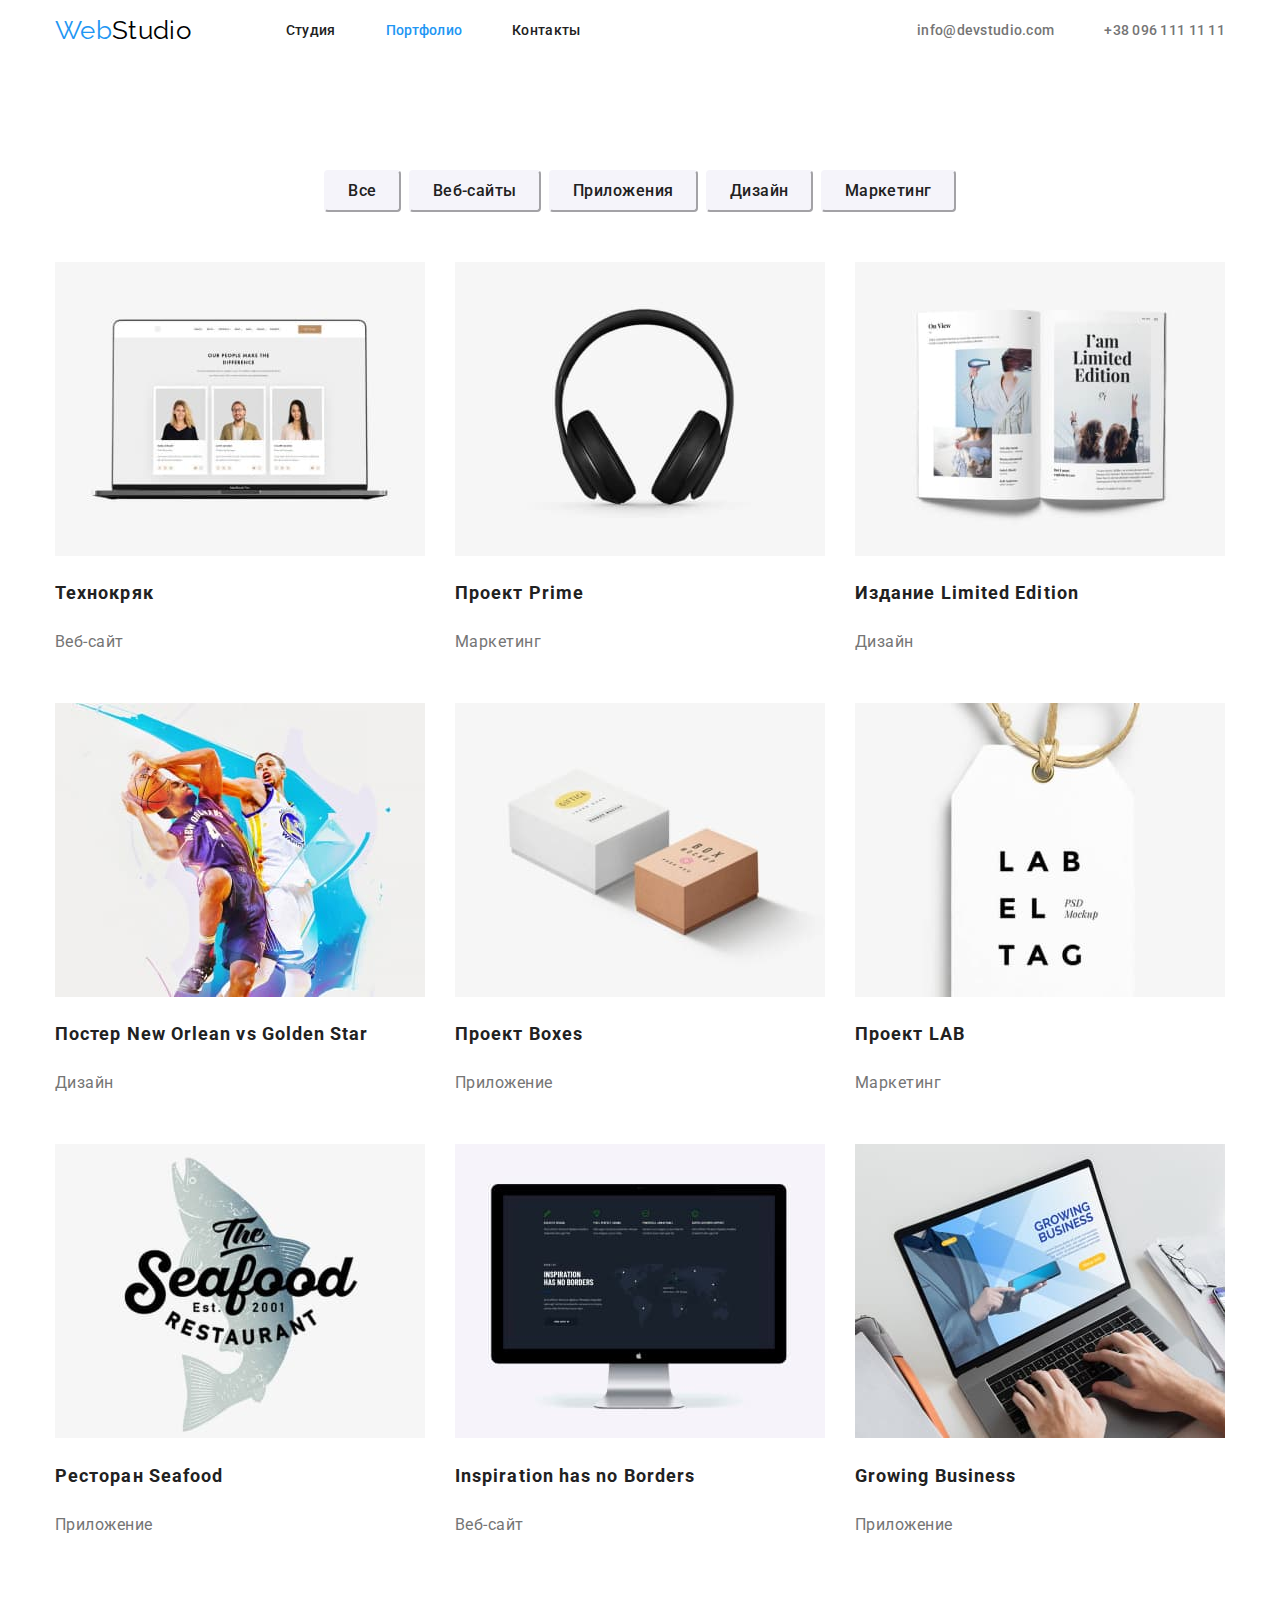
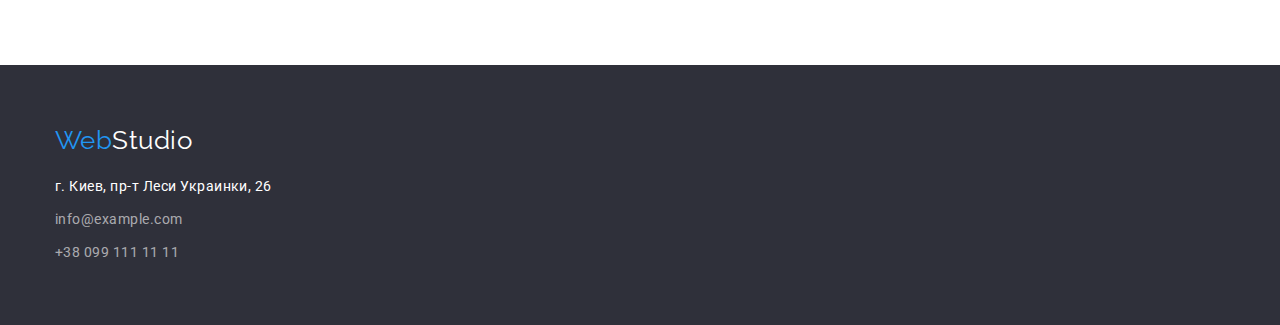
==== commit dc0870dc: "final ready hw3" ====
--- a/portfolio.html
+++ b/portfolio.html
@@ -50,101 +50,112 @@
     </header>
 
     <main>
-        <section class="section">
-            <div class="container">
-      <ul class="list section-buttons">
-        <li class="item button-hover"><button type="button" class="button portfolio">Все</button></li>
-        <li class="item button-hover">
-          <button type="button" class="button portfolio">Веб-сайты</button>
-        </li>
-        <li class="item button-hover">
-          <button type="button" class="button portfolio">Приложения</button>
-        </li>
-        <li class="item button-hover"><button type="button" class="button portfolio">Дизайн</button></li>
-        <li class="item button-hover">
-          <button type="button" class="button portfolio">Маркетинг</button>
-        </li>
-      </ul>
-    </div>
-      <!-- Карточки -->
-      <section class="portfolio-cards">
-        <ul class="list">
-          <li>
-            <a target="_blank" href="">
-              <img src="./images/imgpf1.jpg" alt="Пример сайта на мониторе" width="370" />
-              <h2 class="card-name">Технокряк</h2>
-              <p class="card-description">Веб-сайт</p>
-            </a>
-          </li>
-          <li>
-            <a target="_blank" href="">
-              <img src="./images/imgpf2.jpg" alt="Наушники" width="370" />
-              <h2 class="card-name">Проект Prime</h2>
-              <p class="card-description">Маркетинг</p>
-            </a>
-          </li>
-          <li>
-            <a target="_blank" href="">
-              <img src="./images/imgpf3.jpg" alt="Разворот журнала" width="370" />
-              <h2 class="card-name">Издание Limited Edition</h2>
-              <p class="card-description">Дизайн</p>
-            </a>
-          </li>
-          <li>
-            <a target="_blank" href="">
-              <img
-                src="./images/imgpf4.jpg"
-                alt="Баскетболист в борьбе с противником бросает мяч"
-                width="370"
-              />
-              <h2 class="card-name">Постер New Orlean vs Golden Star</h2>
-              <p class="card-description">Дизайн</p>
-            </a>
-          </li>
-          <li>
-            <a target="_blank" href="">
-              <img src="./images/imgpf5.jpg" alt="Две картонные коробочки" width="370" />
-              <h2 class="card-name">Проект Boxes</h2>
-              <p class="card-description">Приложение</p>
-            </a>
-          </li>
-          <li>
-            <a target="_blank" href="">
-              <img src="./images/imgpf6.jpg" alt="Этикетка на веревочке" width="370" />
-              <h2 class="card-name">Проект LAB</h2>
-              <p class="card-description">Маркетинг</p>
-            </a>
-          </li>
-          <li>
-            <a target="_blank" href="">
-              <img src="./images/imgpf7.jpg" alt="Логотип ресторана с рыбой на фоне" width="370" />
-              <h2 class="card-name">Ресторан Seafood</h2>
-              <p class="card-description">Приложение</p>
-            </a>
-          </li>
-          <li>
-            <a target="_blank" href="">
-              <img
-                src="./images/imgpf8.jpg"
-                alt="Изображение сайта с картой на мониторе"
-                width="370"
-              />
-              <h2 class="card-name">Inspiration has no Borders</h2>
-              <p class="card-description">Веб-сайт</p>
-            </a>
-          </li>
-          <li>
-            <a target="_blank" href="">
-              <img
-                src="./images/imgpf9.jpg"
-                alt="Изображение мужчина со смартфоном в руке на мониторе ноутбука"
-                width="370"
-              />
-              <h2 class="card-name">Growing Business</h2>
-              <p class="card-description">Приложение</p>
-            </a>
-          </li>
-        </ul>
+      <section class="section">
+        <div class="container">
+          <ul class="list section-buttons">
+            <li class="item button-hover">
+              <button type="button" class="button portfolio">Все</button>
+            </li>
+            <li class="item button-hover">
+              <button type="button" class="button portfolio">Веб-сайты</button>
+            </li>
+            <li class="item button-hover">
+              <button type="button" class="button portfolio">Приложения</button>
+            </li>
+            <li class="item button-hover">
+              <button type="button" class="button portfolio">Дизайн</button>
+            </li>
+            <li class="item button-hover">
+              <button type="button" class="button portfolio">Маркетинг</button>
+            </li>
+          </ul>
+
+          <!-- Карточки -->
+
+          <section class="portfolio-cards">
+            <ul class="list card-list">
+              <li class="card item">
+                <a target="_blank" href="">
+                  <img src="./images/imgpf1.jpg" alt="Пример сайта на мониторе" width="370" />
+                  <h2 class="card-name">Технокряк</h2>
+                  <p class="card-description">Веб-сайт</p>
+                </a>
+              </li>
+              <li class="card item">
+                <a target="_blank" href="">
+                  <img src="./images/imgpf2.jpg" alt="Наушники" width="370" />
+                  <h2 class="card-name">Проект Prime</h2>
+                  <p class="card-description">Маркетинг</p>
+                </a>
+              </li>
+              <li class="card item">
+                <a target="_blank" href="">
+                  <img src="./images/imgpf3.jpg" alt="Разворот журнала" width="370" />
+                  <h2 class="card-name">Издание Limited Edition</h2>
+                  <p class="card-description">Дизайн</p>
+                </a>
+              </li>
+              <li class="card item">
+                <a target="_blank" href="">
+                  <img
+                    src="./images/imgpf4.jpg"
+                    alt="Баскетболист в борьбе с противником бросает мяч"
+                    width="370"
+                  />
+                  <h2 class="card-name">Постер New Orlean vs Golden Star</h2>
+                  <p class="card-description">Дизайн</p>
+                </a>
+              </li>
+              <li class="card item">
+                <a target="_blank" href="">
+                  <img src="./images/imgpf5.jpg" alt="Две картонные коробочки" width="370" />
+                  <h2 class="card-name">Проект Boxes</h2>
+                  <p class="card-description">Приложение</p>
+                </a>
+              </li>
+              <li class="card item">
+                <a target="_blank" href="">
+                  <img src="./images/imgpf6.jpg" alt="Этикетка на веревочке" width="370" />
+                  <h2 class="card-name">Проект LAB</h2>
+                  <p class="card-description">Маркетинг</p>
+                </a>
+              </li>
+              <li class="card item">
+                <a target="_blank" href="">
+                  <img
+                    src="./images/imgpf7.jpg"
+                    alt="Логотип ресторана с рыбой на фоне"
+                    width="370"
+                  />
+                  <h2 class="card-name">Ресторан Seafood</h2>
+                  <p class="card-description">Приложение</p>
+                </a>
+              </li>
+              <li class="card item">
+                <a target="_blank" href="">
+                  <img
+                    src="./images/imgpf8.jpg"
+                    alt="Изображение сайта с картой на мониторе"
+                    width="370"
+                  />
+                  <h2 class="card-name">Inspiration has no Borders</h2>
+                  <p class="card-description">Веб-сайт</p>
+                </a>
+              </li>
+              <li class="card item">
+                <a target="_blank" href="">
+                  <img
+                    src="./images/imgpf9.jpg"
+                    alt="Изображение мужчина со смартфоном в руке на мониторе ноутбука"
+                    width="370"
+                  />
+                  <h2 class="card-name">Growing Business</h2>
+                  <p class="card-description">Приложение</p>
+                </a>
+              </li>
+            </ul>
+          </section>
+        </div>
       </section>
     </main>
 
--- a/css/styles.css
+++ b/css/styles.css
@@ -34,7 +34,7 @@
   padding: 15px 15px;
   margin-left: auto;
   margin-right: auto;
-  outline: 2px solid salmon;
+  /* outline: 2px solid salmon; */
 }
 /* =================== HEADER =================== */
 .page-header {
@@ -184,6 +184,11 @@
 .portfolio-cards a {
   text-decoration: none;
 }
+.portfolio-cards {
+  display: flex;
+  flex-wrap: wrap;
+}
+
 .card-name {
   font-weight: bold;
   font-size: 18px;
@@ -196,6 +201,30 @@
   line-height: 1.87;
   color: #757575;
 }
+.section-buttons {
+  display: flex;
+  justify-content: center;
+  margin-bottom: 50px;
+}
+.section-buttons .item:not(:last-child) {
+  margin-right: 8px;
+}
+.card-list {
+  display: flex;
+  flex-wrap: wrap;
+}
+.card {
+  width: 370px;
+  margin-right: 30px;
+  margin-bottom: 30px;
+}
+.card:nth-child(3n) {
+  margin-right: 0;
+}
+.card:nth-last-child(-n + 3) {
+  margin-bottom: 0;
+}
+
 /* ================ END PORTFOLIO =============== */
 .section-list {
   display: flex;
